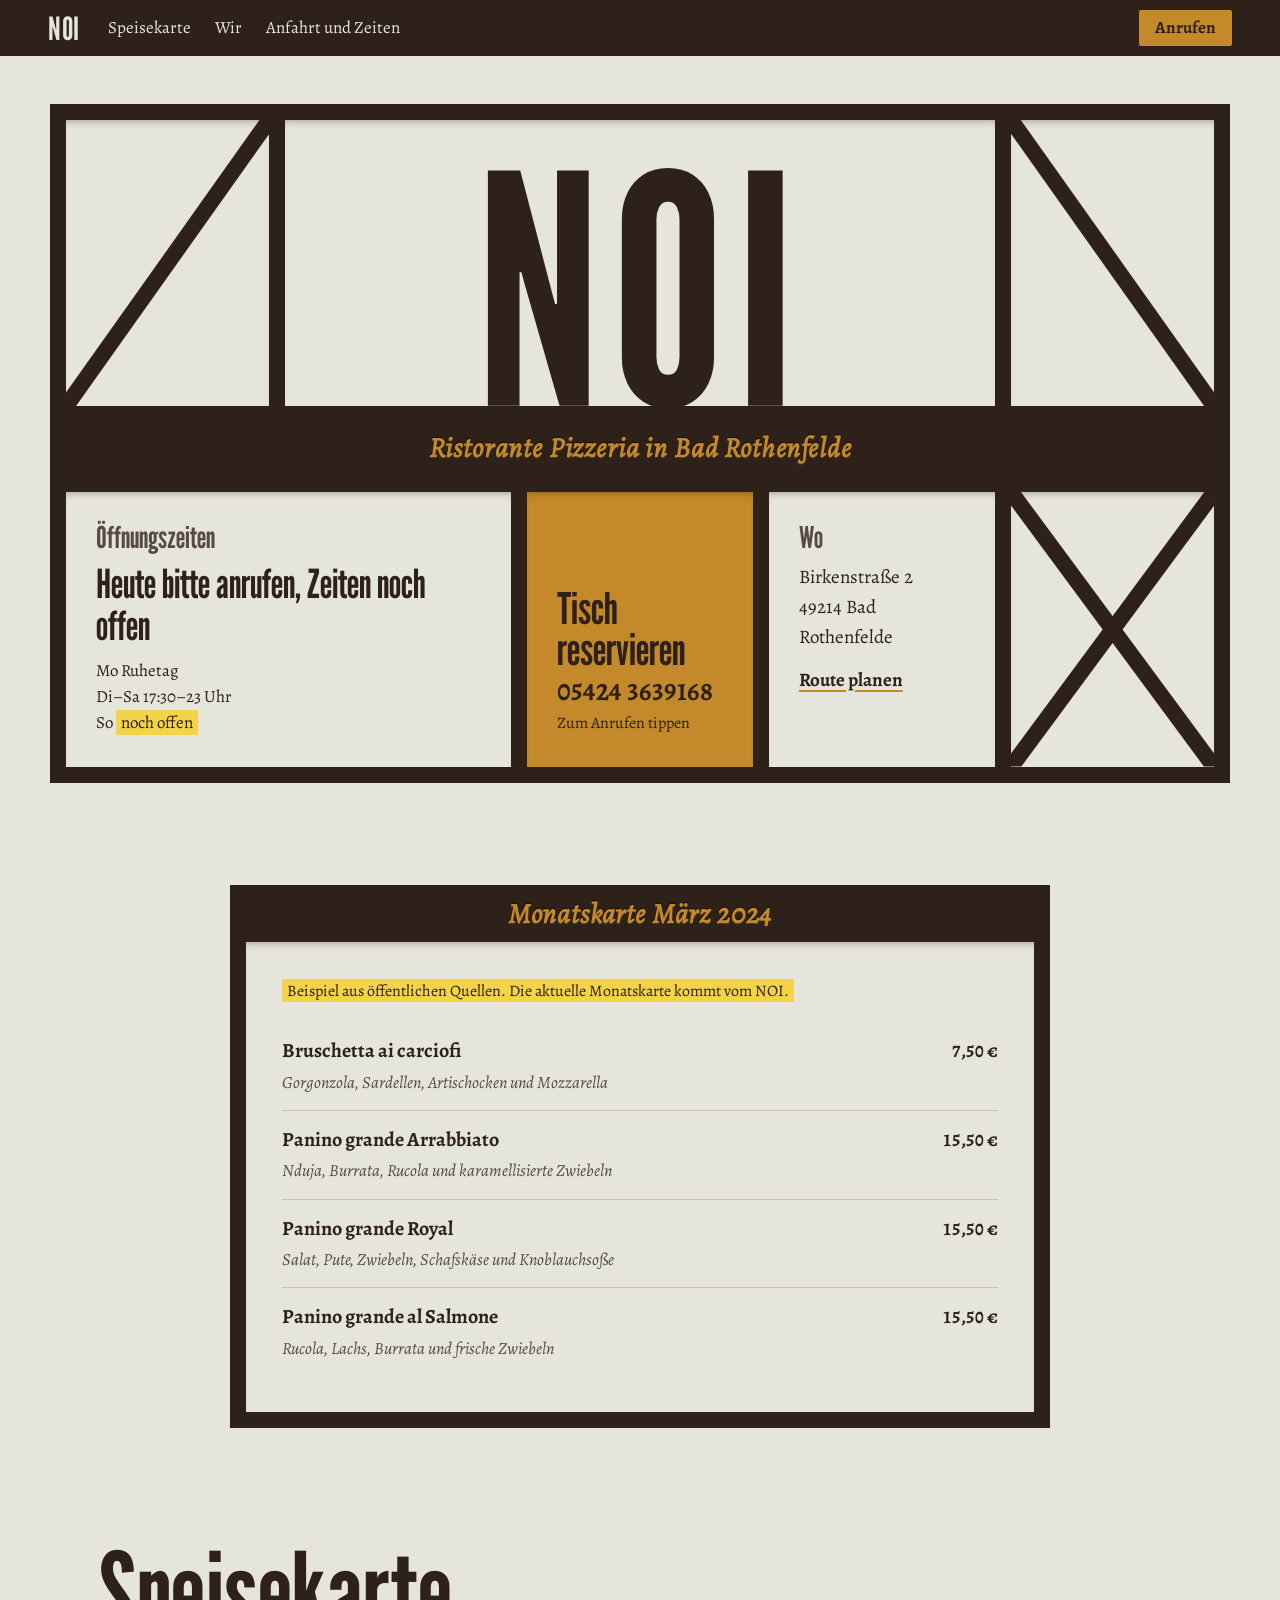
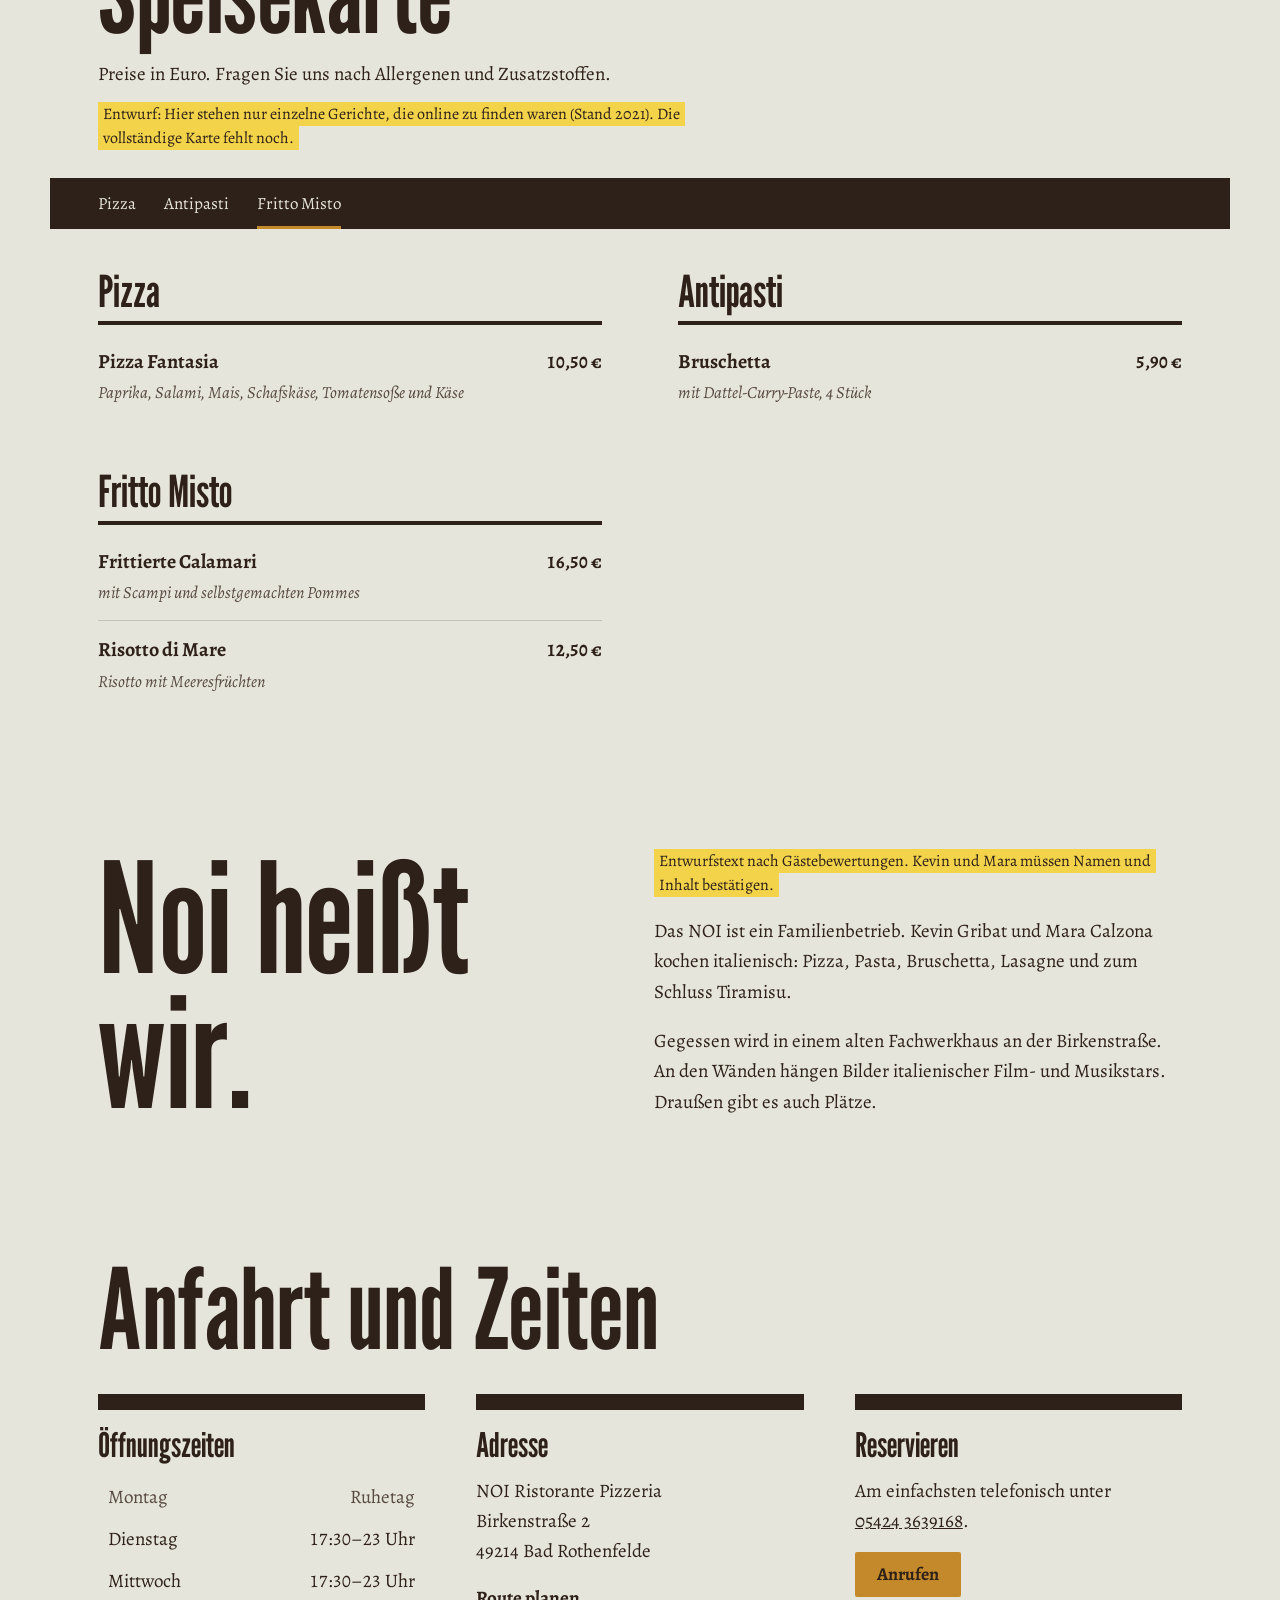
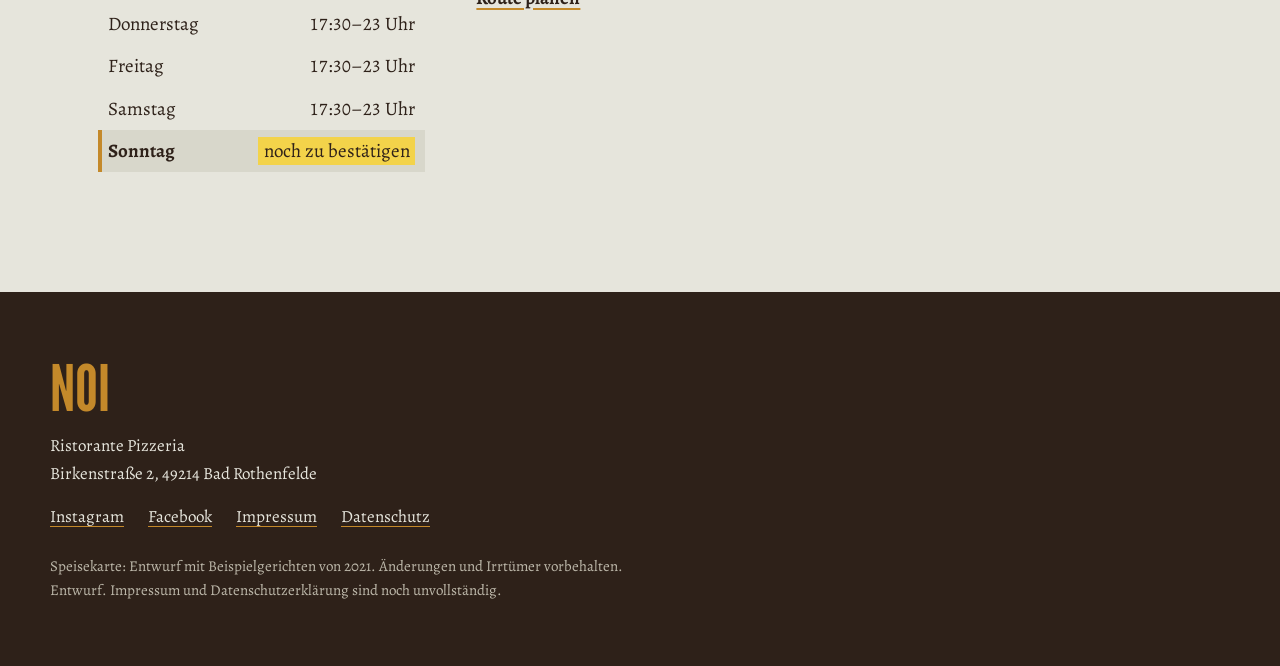
==== index.html @ 405c2bfd "Website-Gerüst nach Vorbild Collo mit Fachwerk-Design Fassade als Balkenraster im Hero, League Gothi" ====
<!doctype html>
<html lang="de">
<head>
<meta charset="utf-8">
<meta name="viewport" content="width=device-width, initial-scale=1">
<title>NOI – Ristorante Pizzeria in Bad Rothenfelde</title>
<meta name="description" content="NOI Ristorante Pizzeria in Bad Rothenfelde: Pizza, Pasta und italienische Küche im Fachwerkhaus. Birkenstraße 2, Telefon 05424 3639168. Montag Ruhetag.">
<!-- Entwurf: erst indexieren lassen, wenn NOI die Seite freigegeben hat und Impressum/Datenschutz vollständig sind -->
<meta name="robots" content="noindex">
<meta name="theme-color" content="#2e2119">
<meta name="color-scheme" content="light">
<link rel="icon" href="favicon.svg" type="image/svg+xml">
<link rel="preload" href="fonts/league-gothic-latin-400-normal.woff2" as="font" type="font/woff2" crossorigin>
<link rel="stylesheet" href="fonts/fonts.css">
<link rel="stylesheet" href="style.css">
<script type="application/ld+json">
{
  "@context": "https://schema.org",
  "@type": "Restaurant",
  "name": "NOI Ristorante Pizzeria",
  "servesCuisine": ["Italienisch", "Pizza", "Pasta"],
  "telephone": "+4954243639168",
  "address": {
    "@type": "PostalAddress",
    "streetAddress": "Birkenstraße 2",
    "postalCode": "49214",
    "addressLocality": "Bad Rothenfelde",
    "addressCountry": "DE"
  },
  "openingHoursSpecification": [
    {
      "@type": "OpeningHoursSpecification",
      "dayOfWeek": [
        "Tuesday",
        "Wednesday",
        "Thursday",
        "Friday",
        "Saturday"
      ],
      "opens": "17:30",
      "closes": "23:00"
    }
  ],
  "acceptsReservations": "True",
  "sameAs": ["https://www.instagram.com/makeitnoi/", "https://www.facebook.com/MakeitNoi/"]
}
</script>
<script type="application/json" id="zeiten">{"1": null, "2": ["17:30", "23:00"], "3": ["17:30", "23:00"], "4": ["17:30", "23:00"], "5": ["17:30", "23:00"], "6": ["17:30", "23:00"], "0": "?"}</script>
</head>
<body>

<a class="skip" href="#karte">Zur Speisekarte springen</a>

<header class="kopf">
  <a class="kopf__name" href="#start">NOI</a>
  <nav class="kopf__nav" aria-label="Hauptnavigation">
    <a href="#karte">Speisekarte</a>
    <a href="#wir">Wir</a>
    <a href="#besuch">Anfahrt und Zeiten</a>
  </nav>
  <a class="btn btn--klein" href="tel:+4954243639168">Anrufen</a>
</header>

<main id="start">

<section class="fassade" aria-labelledby="name">
  <div class="gefach gefach--strebe gefach--k1" aria-hidden="true">
    <svg viewBox="0 0 100 100" preserveAspectRatio="none"><line x1="0" y1="100" x2="100" y2="0"/></svg>
  </div>

  <div class="gefach gefach--name">
    <h1 id="name" class="name">NOI<span class="sr"> – Ristorante Pizzeria in Bad Rothenfelde</span></h1>
  </div>

  <div class="gefach gefach--strebe gefach--k2" aria-hidden="true">
    <svg viewBox="0 0 100 100" preserveAspectRatio="none"><line x1="0" y1="0" x2="100" y2="100"/></svg>
  </div>

  <p class="inschrift" aria-hidden="true">Ristorante Pizzeria in Bad Rothenfelde</p>

  <div class="gefach gefach--heute">
    <h2 class="gefach__titel">Öffnungszeiten</h2>
    <p class="status" data-status>Montag Ruhetag</p>
    <p class="gefach__text">Mo Ruhetag<br>Di&ndash;Sa 17:30&ndash;23&nbsp;Uhr<br>So <span class="todo">noch offen</span></p>
  </div>

  <a class="gefach gefach--tuer" href="tel:+4954243639168">
    <span class="tuer__titel">Tisch reservieren</span>
    <span class="tuer__nummer">05424&nbsp;3639168</span>
    <span class="tuer__text">Zum Anrufen tippen</span>
  </a>

  <div class="gefach gefach--wo">
    <h2 class="gefach__titel">Wo</h2>
    <address>Birkenstraße 2<br>49214 Bad Rothenfelde</address>
    <a class="link" href="https://www.google.com/maps/search/?api=1&amp;query=NOI+Ristorante+Pizzeria+Birkenstra%C3%9Fe+2+49214+Bad+Rothenfelde" target="_blank" rel="noopener">Route planen</a>
  </div>

  <div class="gefach gefach--strebe gefach--k3" aria-hidden="true">
    <svg viewBox="0 0 100 100" preserveAspectRatio="none"><line x1="0" y1="100" x2="100" y2="0"/><line x1="0" y1="0" x2="100" y2="100"/></svg>
  </div>
</section>

<section id="monat" class="monat" aria-labelledby="monat-titel">
  <div class="rahmen">
    <h2 id="monat-titel" class="rahmen__balken">Monatskarte März 2024</h2>
    <div class="rahmen__feld">
      <p class="hinweis"><span class="todo">Beispiel aus öffentlichen Quellen. Die aktuelle Monatskarte kommt vom NOI.</span></p>
      <ul class="menu__list">
        <li class="dish"><div class="dish__row"><h4 class="dish__name">Bruschetta ai carciofi</h4><span class="dish__price">7,50&nbsp;&euro;</span></div><p class="dish__desc">Gorgonzola, Sardellen, Artischocken und Mozzarella</p></li>
        <li class="dish"><div class="dish__row"><h4 class="dish__name">Panino grande Arrabbiato</h4><span class="dish__price">15,50&nbsp;&euro;</span></div><p class="dish__desc">Nduja, Burrata, Rucola und karamellisierte Zwiebeln</p></li>
        <li class="dish"><div class="dish__row"><h4 class="dish__name">Panino grande Royal</h4><span class="dish__price">15,50&nbsp;&euro;</span></div><p class="dish__desc">Salat, Pute, Zwiebeln, Schafskäse und Knoblauchsoße</p></li>
        <li class="dish"><div class="dish__row"><h4 class="dish__name">Panino grande al Salmone</h4><span class="dish__price">15,50&nbsp;&euro;</span></div><p class="dish__desc">Rucola, Lachs, Burrata und frische Zwiebeln</p></li>
      </ul>
    </div>
  </div>
</section>

<section id="karte" class="menu" aria-labelledby="karte-titel">
  <header class="menu__head">
    <h2 id="karte-titel" class="titel">Speisekarte</h2>
    <p class="menu__intro">Preise in Euro. Fragen Sie uns nach Allergenen und Zusatzstoffen.</p>
    <p class="hinweis"><span class="todo">Entwurf: Hier stehen nur einzelne Gerichte, die online zu finden waren (Stand 2021). Die vollständige Karte fehlt noch.</span></p>
  </header>

  <nav class="leiste" aria-label="Kategorien der Speisekarte">
    <div class="leiste__innen">
      <a href="#pizza">Pizza</a>
      <a href="#antipasti">Antipasti</a>
      <a href="#fritto-misto">Fritto Misto</a>
    </div>
  </nav>

  <div class="menu__body">
  <section id="pizza" class="menu__sec" aria-labelledby="pizza-t">
    <h3 id="pizza-t" class="menu__title">Pizza</h3>
    <ul class="menu__list">
      <li class="dish"><div class="dish__row"><h4 class="dish__name">Pizza Fantasia</h4><span class="dish__price">10,50&nbsp;&euro;</span></div><p class="dish__desc">Paprika, Salami, Mais, Schafskäse, Tomatensoße und Käse</p></li>
    </ul>
  </section>

  <section id="antipasti" class="menu__sec" aria-labelledby="antipasti-t">
    <h3 id="antipasti-t" class="menu__title">Antipasti</h3>
    <ul class="menu__list">
      <li class="dish"><div class="dish__row"><h4 class="dish__name">Bruschetta</h4><span class="dish__price">5,90&nbsp;&euro;</span></div><p class="dish__desc">mit Dattel-Curry-Paste, 4 Stück</p></li>
    </ul>
  </section>

  <section id="fritto-misto" class="menu__sec" aria-labelledby="fritto-misto-t">
    <h3 id="fritto-misto-t" class="menu__title">Fritto Misto</h3>
    <ul class="menu__list">
      <li class="dish"><div class="dish__row"><h4 class="dish__name">Frittierte Calamari</h4><span class="dish__price">16,50&nbsp;&euro;</span></div><p class="dish__desc">mit Scampi und selbstgemachten Pommes</p></li>
      <li class="dish"><div class="dish__row"><h4 class="dish__name">Risotto di Mare</h4><span class="dish__price">12,50&nbsp;&euro;</span></div><p class="dish__desc">Risotto mit Meeresfrüchten</p></li>
    </ul>
  </section>
  </div>
</section>

<section id="wir" class="wir" aria-labelledby="wir-titel">
  <h2 id="wir-titel" class="titel wir__titel">Noi heißt wir.</h2>
  <div class="wir__text">
    <p class="hinweis"><span class="todo">Entwurfstext nach Gästebewertungen. Kevin und Mara müssen Namen und Inhalt bestätigen.</span></p>
    <p>Das NOI ist ein Familienbetrieb. Kevin Gribat und Mara Calzona kochen italienisch: Pizza, Pasta, Bruschetta, Lasagne und zum Schluss Tiramisu.</p>
    <p>Gegessen wird in einem alten Fachwerkhaus an der Birkenstraße. An den Wänden hängen Bilder italienischer Film- und Musikstars. Draußen gibt es auch Plätze.</p>
  </div>
</section>

<section id="besuch" class="besuch" aria-labelledby="besuch-titel">
  <h2 id="besuch-titel" class="titel">Anfahrt und Zeiten</h2>

  <div class="besuch__raster">
    <div class="besuch__block">
      <h3>Öffnungszeiten</h3>
      <table class="zeiten">
        <tbody>
          <tr data-day="1" class="is-closed"><th scope="row">Montag</th><td>Ruhetag</td></tr>
          <tr data-day="2"><th scope="row">Dienstag</th><td>17:30&ndash;23&nbsp;Uhr</td></tr>
          <tr data-day="3"><th scope="row">Mittwoch</th><td>17:30&ndash;23&nbsp;Uhr</td></tr>
          <tr data-day="4"><th scope="row">Donnerstag</th><td>17:30&ndash;23&nbsp;Uhr</td></tr>
          <tr data-day="5"><th scope="row">Freitag</th><td>17:30&ndash;23&nbsp;Uhr</td></tr>
          <tr data-day="6"><th scope="row">Samstag</th><td>17:30&ndash;23&nbsp;Uhr</td></tr>
          <tr data-day="0"><th scope="row">Sonntag</th><td><span class="todo">noch zu bestätigen</span></td></tr>
        </tbody>
      </table>
    </div>

    <div class="besuch__block">
      <h3>Adresse</h3>
      <address>
        NOI Ristorante Pizzeria<br>
        Birkenstraße 2<br>
        49214 Bad Rothenfelde
      </address>
      <a class="link" href="https://www.google.com/maps/search/?api=1&amp;query=NOI+Ristorante+Pizzeria+Birkenstra%C3%9Fe+2+49214+Bad+Rothenfelde" target="_blank" rel="noopener">Route planen</a>
    </div>

    <div class="besuch__block">
      <h3>Reservieren</h3>
      <p>Am einfachsten telefonisch unter <a href="tel:+4954243639168">05424&nbsp;3639168</a>.</p>
      <a class="btn" href="tel:+4954243639168">Anrufen</a>
    </div>
  </div>
</section>

</main>

<footer class="fuss">
  <p class="fuss__name">NOI</p>
  <p>Ristorante Pizzeria<br>Birkenstraße 2, 49214 Bad Rothenfelde</p>
  <p class="fuss__links">
    <a href="https://www.instagram.com/makeitnoi/" target="_blank" rel="noopener">Instagram</a>
    <a href="https://www.facebook.com/MakeitNoi/" target="_blank" rel="noopener">Facebook</a>
    <a href="impressum.html">Impressum</a>
    <a href="datenschutz.html">Datenschutz</a>
  </p>
  <p class="fuss__klein">Speisekarte: Entwurf mit Beispielgerichten von 2021. Änderungen und Irrtümer vorbehalten.<br>
  Entwurf. Impressum und Datenschutzerklärung sind noch unvollständig.</p>
</footer>

<script src="main.js" defer></script>
</body>
</html>
---- fonts/fonts.css ----
/* League Gothic + Alegreya (SIL Open Font License), lokal – keine externen Server. */
@font-face { font-family: 'League Gothic'; font-style: normal; font-weight: 400; font-display: swap; src: url(league-gothic-latin-400-normal.woff2) format('woff2'); unicode-range: U+0000-00FF,U+0131,U+0152-0153,U+02BB-02BC,U+02C6,U+02DA,U+02DC,U+0304,U+0308,U+0329,U+2000-206F,U+20AC,U+2122,U+2191,U+2193,U+2212,U+2215,U+FEFF,U+FFFD; }
@font-face { font-family: 'Alegreya'; font-style: normal; font-weight: 400; font-display: swap; src: url(alegreya-latin-400-normal.woff2) format('woff2'); unicode-range: U+0000-00FF,U+0131,U+0152-0153,U+02BB-02BC,U+02C6,U+02DA,U+02DC,U+0304,U+0308,U+0329,U+2000-206F,U+20AC,U+2122,U+2191,U+2193,U+2212,U+2215,U+FEFF,U+FFFD; }
@font-face { font-family: 'Alegreya'; font-style: italic; font-weight: 400; font-display: swap; src: url(alegreya-latin-400-italic.woff2) format('woff2'); unicode-range: U+0000-00FF,U+0131,U+0152-0153,U+02BB-02BC,U+02C6,U+02DA,U+02DC,U+0304,U+0308,U+0329,U+2000-206F,U+20AC,U+2122,U+2191,U+2193,U+2212,U+2215,U+FEFF,U+FFFD; }
@font-face { font-family: 'Alegreya'; font-style: normal; font-weight: 700; font-display: swap; src: url(alegreya-latin-700-normal.woff2) format('woff2'); unicode-range: U+0000-00FF,U+0131,U+0152-0153,U+02BB-02BC,U+02C6,U+02DA,U+02DC,U+0304,U+0308,U+0329,U+2000-206F,U+20AC,U+2122,U+2191,U+2193,U+2212,U+2215,U+FEFF,U+FFFD; }
@font-face { font-family: 'League Gothic'; font-style: normal; font-weight: 400; font-display: swap; src: url(league-gothic-latin-ext-400-normal.woff2) format('woff2'); unicode-range: U+0100-02BA,U+02BD-02C5,U+02C7-02CC,U+02CE-02D7,U+02DD-02FF,U+0304,U+0308,U+0329,U+1D00-1DBF,U+1E00-1E9F,U+1EF2-1EFF,U+2020,U+20A0-20AB,U+20AD-20C0,U+2113,U+2C60-2C7F,U+A720-A7FF; }
@font-face { font-family: 'Alegreya'; font-style: normal; font-weight: 400; font-display: swap; src: url(alegreya-latin-ext-400-normal.woff2) format('woff2'); unicode-range: U+0100-02BA,U+02BD-02C5,U+02C7-02CC,U+02CE-02D7,U+02DD-02FF,U+0304,U+0308,U+0329,U+1D00-1DBF,U+1E00-1E9F,U+1EF2-1EFF,U+2020,U+20A0-20AB,U+20AD-20C0,U+2113,U+2C60-2C7F,U+A720-A7FF; }
@font-face { font-family: 'Alegreya'; font-style: italic; font-weight: 400; font-display: swap; src: url(alegreya-latin-ext-400-italic.woff2) format('woff2'); unicode-range: U+0100-02BA,U+02BD-02C5,U+02C7-02CC,U+02CE-02D7,U+02DD-02FF,U+0304,U+0308,U+0329,U+1D00-1DBF,U+1E00-1E9F,U+1EF2-1EFF,U+2020,U+20A0-20AB,U+20AD-20C0,U+2113,U+2C60-2C7F,U+A720-A7FF; }
@font-face { font-family: 'Alegreya'; font-style: normal; font-weight: 700; font-display: swap; src: url(alegreya-latin-ext-700-normal.woff2) format('woff2'); unicode-range: U+0100-02BA,U+02BD-02C5,U+02C7-02CC,U+02CE-02D7,U+02DD-02FF,U+0304,U+0308,U+0329,U+1D00-1DBF,U+1E00-1E9F,U+1EF2-1EFF,U+2020,U+20A0-20AB,U+20AD-20C0,U+2113,U+2C60-2C7F,U+A720-A7FF; }
---- style.css ----
/* NOI – Ristorante Pizzeria, Bad Rothenfelde
   Idee: die Seite ist ein Fachwerkhaus. Eichenbalken (Rasterfugen) tragen, Kalkputz füllt die Gefache.
   Schriften: League Gothic + Alegreya lokal in fonts/ (keine externen Server, DSGVO). */

:root {
  --kalk: #e6e5dc;
  --kalk-2: #d8d7cb;
  --eiche: #2e2119;
  --eiche-2: #4a382b;
  --ocker: #c4892a;
  --ocker-hell: #d69d3f;
  --salbei: #4a6243;
  --tinte-weich: #574a40;
  --gelb: #f3d34a;

  --gotisch: "League Gothic", "Arial Narrow", Impact, sans-serif;
  --serif: "Alegreya", Georgia, "Times New Roman", serif;

  --balken: clamp(10px, 1.4vw, 16px);
  --rand: clamp(16px, 4vw, 48px);
  --max: 1180px;
  --kopf-h: 56px;
}

*, *::before, *::after { box-sizing: border-box; }

html {
  scroll-behavior: smooth;
  scroll-padding-top: calc(var(--kopf-h) + 64px);
}
@media (prefers-reduced-motion: reduce) { html { scroll-behavior: auto; } }

body {
  margin: 0;
  background: var(--kalk);
  color: var(--eiche);
  font: 400 19px/1.6 var(--serif);
  -webkit-font-smoothing: antialiased;
  overflow-x: hidden;
}

h1, h2, h3, h4, p { margin: 0; }
h1, h2, h3, h4 { font-weight: 400; }
a { color: inherit; }
address { font-style: normal; }
::selection { background: var(--ocker); color: var(--eiche); }

:focus-visible { outline: 3px solid var(--salbei); outline-offset: 3px; }

.sr {
  position: absolute; width: 1px; height: 1px; overflow: hidden;
  clip: rect(0 0 0 0); white-space: nowrap;
}

.skip {
  position: absolute; left: var(--rand); top: -60px; z-index: 20;
  padding: 8px 14px; background: var(--ocker); color: var(--eiche);
}
.skip:focus { top: 8px; }

/* Platzhalter / unbestätigte Angaben – wie im Projekt Collo gelb markiert */
.todo {
  background: var(--gelb);
  color: var(--eiche);
  padding: .05em .3em;
  -webkit-box-decoration-break: clone;
  box-decoration-break: clone;
}
.hinweis { font-size: 16px; line-height: 1.5; }

/* ---------- Bausteine ---------- */

.titel {
  font: 400 clamp(56px, 9vw, 112px)/.88 var(--gotisch);
  letter-spacing: .005em;
}

.btn {
  display: inline-block;
  padding: 12px 22px 11px;
  background: var(--ocker);
  color: var(--eiche);
  font: 700 18px/1.2 var(--serif);
  text-decoration: none;
  border-radius: 2px;
}
.btn:hover { background: var(--ocker-hell); }
.btn--klein { padding: 8px 16px 7px; font-size: 17px; }

.link {
  font-weight: 700;
  text-decoration-color: var(--ocker);
  text-decoration-thickness: 2px;
  text-underline-offset: 4px;
}
.link:hover { text-decoration-color: var(--eiche); }

/* Eingeschnitzte Inschrift im Balken */
.inschrift,
.rahmen__balken {
  background: var(--eiche);
  color: var(--ocker);
  font: italic 700 clamp(19px, 2.3vw, 28px)/1.2 var(--serif);
  letter-spacing: .03em;
  text-align: center;
  text-shadow: 0 -1px 0 rgba(0, 0, 0, .6), 0 1px 0 rgba(255, 255, 255, .1);
}

/* ---------- Kopfleiste = oberster Balken ---------- */

.kopf {
  position: sticky; top: 0; z-index: 10;
  display: flex; align-items: center; gap: 12px 28px;
  min-height: var(--kopf-h);
  padding: 8px var(--rand);
  background: var(--eiche);
  color: var(--kalk);
}
.kopf__name {
  font: 400 32px/1 var(--gotisch);
  text-decoration: none;
  letter-spacing: .02em;
}
.kopf__nav { display: flex; gap: 24px; margin-right: auto; }
.kopf__nav a { text-decoration: none; font-size: 17px; }
.kopf__nav a:hover { text-decoration: underline; text-decoration-color: var(--ocker); text-underline-offset: 5px; }

@media (max-width: 640px) {
  .kopf { flex-wrap: wrap; justify-content: space-between; }
  .kopf__nav {
    order: 3; width: 100%; margin: 0;
    overflow-x: auto; scrollbar-width: none; gap: 20px;
  }
  .kopf__nav a { white-space: nowrap; font-size: 16px; }
}

/* ---------- Fassade (Hero) ---------- */

.fassade {
  display: grid;
  gap: var(--balken);
  padding: var(--balken);
  max-width: var(--max);
  margin: clamp(16px, 4vw, 48px) auto 0;
  background: var(--eiche);
  grid-template-columns: .9fr 1fr 1fr 1fr .9fr;
  grid-template-areas:
    "k1    name  name  name k2"
    "ins   ins   ins   ins  ins"
    "heute heute tuer  wo   k3";
}

.gefach {
  position: relative;
  padding: clamp(18px, 2.4vw, 30px);
  background: var(--kalk);
  /* Schatten unter dem Balken darüber */
  box-shadow: inset 0 7px 9px -7px rgba(46, 33, 25, .45);
}
.gefach--name  { grid-area: name; }
.gefach--heute { grid-area: heute; }
.gefach--tuer  { grid-area: tuer; }
.gefach--wo    { grid-area: wo; }
.gefach--k1    { grid-area: k1; }
.gefach--k2    { grid-area: k2; }
.gefach--k3    { grid-area: k3; }
.inschrift     { grid-area: ins; padding: .35em .5em; }

.gefach--strebe { padding: 0; overflow: hidden; min-height: 120px; }
.gefach--strebe svg { display: block; width: 100%; height: 100%; }
.gefach--strebe line {
  stroke: var(--eiche);
  stroke-width: var(--balken);
  vector-effect: non-scaling-stroke;
}
/* Einziger Bewegungsmoment: beim Laden werden die Streben eingesetzt */
.gefach--strebe svg { animation: strebe 800ms cubic-bezier(.3, .7, .2, 1) 150ms both; }
.gefach--k2 svg { animation-delay: 300ms; }
.gefach--k3 svg { animation-delay: 450ms; }
@keyframes strebe { from { clip-path: inset(0 100% 0 0); } to { clip-path: inset(0 0 0 0); } }
@media (prefers-reduced-motion: reduce) { .gefach--strebe svg { animation: none; } }

.gefach--name { display: grid; place-items: center; padding-block: clamp(8px, 2vw, 24px) 0; }
.name {
  font: 400 clamp(150px, 26vw, 320px)/.82 var(--gotisch);
  letter-spacing: .03em;
  color: var(--eiche);
  transform: translateY(.04em);
}

.gefach__titel { font: 400 30px/1 var(--gotisch); margin-bottom: 10px; color: var(--tinte-weich); }
.gefach__text { font-size: 17px; line-height: 1.55; margin-top: 12px; }
.gefach--wo address { margin-bottom: 12px; }

.status { font: 400 clamp(30px, 3.4vw, 40px)/1.05 var(--gotisch); }
.status.is-open { color: var(--salbei); }
.status.is-open::before {
  content: ""; display: inline-block; width: .32em; height: .32em; margin-right: .3em;
  border-radius: 50%; background: currentColor; vertical-align: .18em;
}

.gefach--tuer {
  display: flex; flex-direction: column; justify-content: flex-end; gap: 4px;
  background: var(--ocker);
  color: var(--eiche);
  text-decoration: none;
}
.gefach--tuer:hover { background: var(--ocker-hell); }
.gefach--tuer:focus-visible { outline: 3px solid var(--kalk); outline-offset: -9px; }
.tuer__titel { font: 400 clamp(34px, 3.4vw, 44px)/.95 var(--gotisch); }
.tuer__nummer { font: 700 clamp(22px, 2.2vw, 27px)/1.2 var(--serif); font-variant-numeric: lining-nums; white-space: nowrap; }
.tuer__text { font-size: 16px; }

@media (max-width: 880px) {
  .fassade {
    grid-template-columns: 1fr 1fr;
    grid-template-areas:
      "name  name"
      "ins   ins"
      "heute k1"
      "tuer  tuer"
      "wo    wo";
  }
  .gefach--k2, .gefach--k3 { display: none; }
  /* Kopfleiste und Fassade werden ein Balken */
  .fassade { margin-top: 0; }
  .gefach--tuer { min-height: 150px; }
}
@media (max-width: 420px) {
  .fassade {
    grid-template-columns: 1fr;
    grid-template-areas: "name" "ins" "heute" "tuer" "wo";
  }
  .gefach--k1 { display: none; }
}

/* ---------- Monatskarte ---------- */

.monat { padding: clamp(56px, 8vw, 104px) var(--rand) 0; }
.rahmen {
  max-width: 820px; margin: 0 auto;
  border: var(--balken) solid var(--eiche);
  border-top: 0;
}
.rahmen__balken { padding: .45em .5em .4em; }
.rahmen__feld {
  padding: clamp(20px, 3vw, 36px);
  box-shadow: inset 0 7px 9px -7px rgba(46, 33, 25, .45);
}
.rahmen__feld .hinweis { margin-bottom: 20px; }

/* ---------- Speisekarte ---------- */

.menu { max-width: var(--max); margin: 0 auto; padding: clamp(64px, 9vw, 120px) var(--rand) 0; }
.menu__head { max-width: 62ch; margin-bottom: 28px; }
.menu__intro { margin: 18px 0 12px; }

.leiste {
  position: sticky; top: var(--kopf-h); z-index: 5;
  margin: 0 calc(var(--rand) * -1) 40px;
  background: var(--eiche);
}
.leiste__innen {
  display: flex; gap: 28px;
  padding: 0 var(--rand);
  overflow-x: auto; scrollbar-width: none;
}
.leiste a {
  flex: none;
  padding: 12px 0 9px;
  color: var(--kalk);
  font-size: 17px;
  text-decoration: none;
  border-bottom: 3px solid transparent;
}
.leiste a:hover,
.leiste a.is-active { border-bottom-color: var(--ocker); }

.menu__body {
  display: grid;
  grid-template-columns: repeat(auto-fit, minmax(min(100%, 420px), 1fr));
  gap: 48px clamp(32px, 6vw, 80px);
}
.menu__title {
  font: 400 44px/1 var(--gotisch);
  padding-bottom: 8px;
  border-bottom: 4px solid var(--eiche);
  margin-bottom: 8px;
}
.menu__sub, .menu__foot { font-style: italic; color: var(--tinte-weich); font-size: 17px; }
.menu__foot { margin-top: 12px; }

.menu__list { list-style: none; margin: 0; padding: 0; }
.dish { padding: 14px 0; }
.dish + .dish { border-top: 1px solid rgba(46, 33, 25, .18); }
.dish__row { display: flex; align-items: baseline; justify-content: space-between; gap: 16px; }
.dish__name { font: 700 20px/1.3 var(--serif); }
.dish__price { flex: none; font-weight: 700; font-variant-numeric: tabular-nums lining-nums; }
.dish__desc { margin-top: 2px; font-style: italic; color: var(--tinte-weich); font-size: 17px; max-width: 52ch; }
.dish__no { font-size: 15px; color: var(--tinte-weich); margin-right: 8px; }

/* ---------- Wir ---------- */

.wir {
  max-width: var(--max); margin: 0 auto;
  padding: clamp(80px, 11vw, 140px) var(--rand) 0;
  display: grid;
  grid-template-columns: minmax(0, 1fr) minmax(0, 1.1fr);
  gap: 24px clamp(32px, 6vw, 80px);
  align-items: start;
}
.wir__titel { font-size: clamp(72px, 12vw, 160px); }
.wir__text { max-width: 58ch; }
.wir__text p + p { margin-top: 1em; }
.wir__text .hinweis { margin-bottom: 1.2em; }
@media (max-width: 760px) { .wir { grid-template-columns: 1fr; } }

/* ---------- Besuch ---------- */

.besuch { max-width: var(--max); margin: 0 auto; padding: clamp(80px, 11vw, 140px) var(--rand) clamp(72px, 10vw, 120px); }
.besuch__raster {
  display: grid;
  grid-template-columns: repeat(auto-fit, minmax(min(100%, 280px), 1fr));
  gap: 40px clamp(24px, 4vw, 56px);
  margin-top: 36px;
}
.besuch__block { border-top: var(--balken) solid var(--eiche); padding-top: 18px; }
.besuch__block h3 { font: 400 34px/1 var(--gotisch); margin-bottom: 14px; }
.besuch__block address, .besuch__block p { margin-bottom: 16px; }

.zeiten { width: 100%; border-collapse: collapse; font-variant-numeric: tabular-nums lining-nums; }
.zeiten th, .zeiten td { padding: 6px 10px; text-align: left; font-weight: 400; }
.zeiten td { text-align: right; }
.zeiten tr.is-closed { color: var(--tinte-weich); }
.zeiten tr.is-today { background: var(--kalk-2); box-shadow: inset 4px 0 0 var(--ocker); font-weight: 700; }
.zeiten tr.is-today th { font-weight: 700; }

/* ---------- Fuß = Schwelle ---------- */

.fuss {
  padding: clamp(40px, 6vw, 64px) var(--rand);
  background: var(--eiche);
  color: var(--kalk);
  font-size: 17px;
}
.fuss > * { max-width: var(--max); margin-inline: auto; }
.fuss__name { font: 400 64px/1 var(--gotisch); color: var(--ocker); margin-bottom: 12px; }
.fuss__links { display: flex; flex-wrap: wrap; gap: 8px 24px; margin-top: 16px; }
.fuss__links a { text-decoration-color: var(--ocker); text-underline-offset: 4px; }
.fuss__klein { margin-top: 24px; font-size: 15px; color: #bdb8aa; }

/* ---------- Rechtliches ---------- */

.legal { max-width: 70ch; margin: 0 auto; padding: clamp(48px, 7vw, 96px) var(--rand); }
.legal h1 { margin-bottom: 12px; }
.legal h2 { font: 400 32px/1.1 var(--gotisch); margin: 36px 0 10px; }
.legal p, .legal address, .legal ul { margin-bottom: 12px; }
.legal__stand { color: var(--tinte-weich); font-style: italic; }
.zurueck { display: inline-block; margin-top: 32px; }
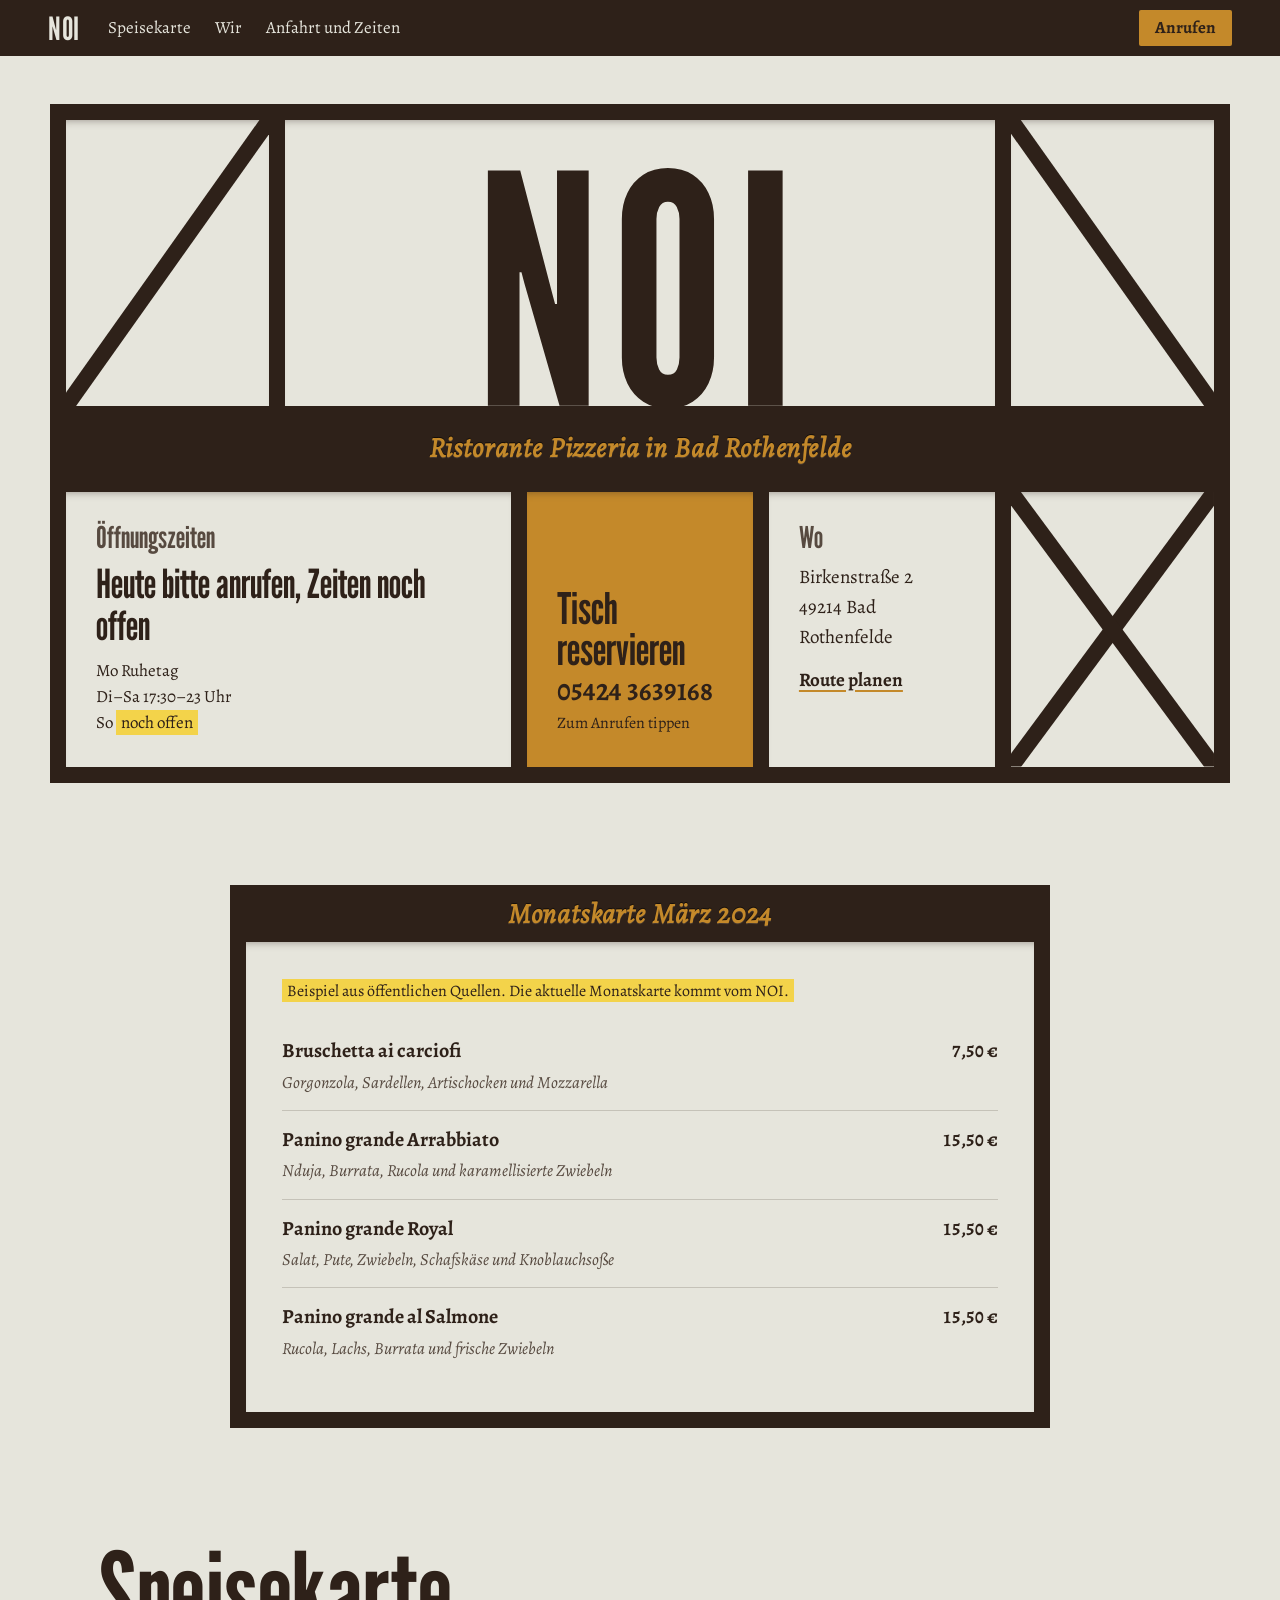
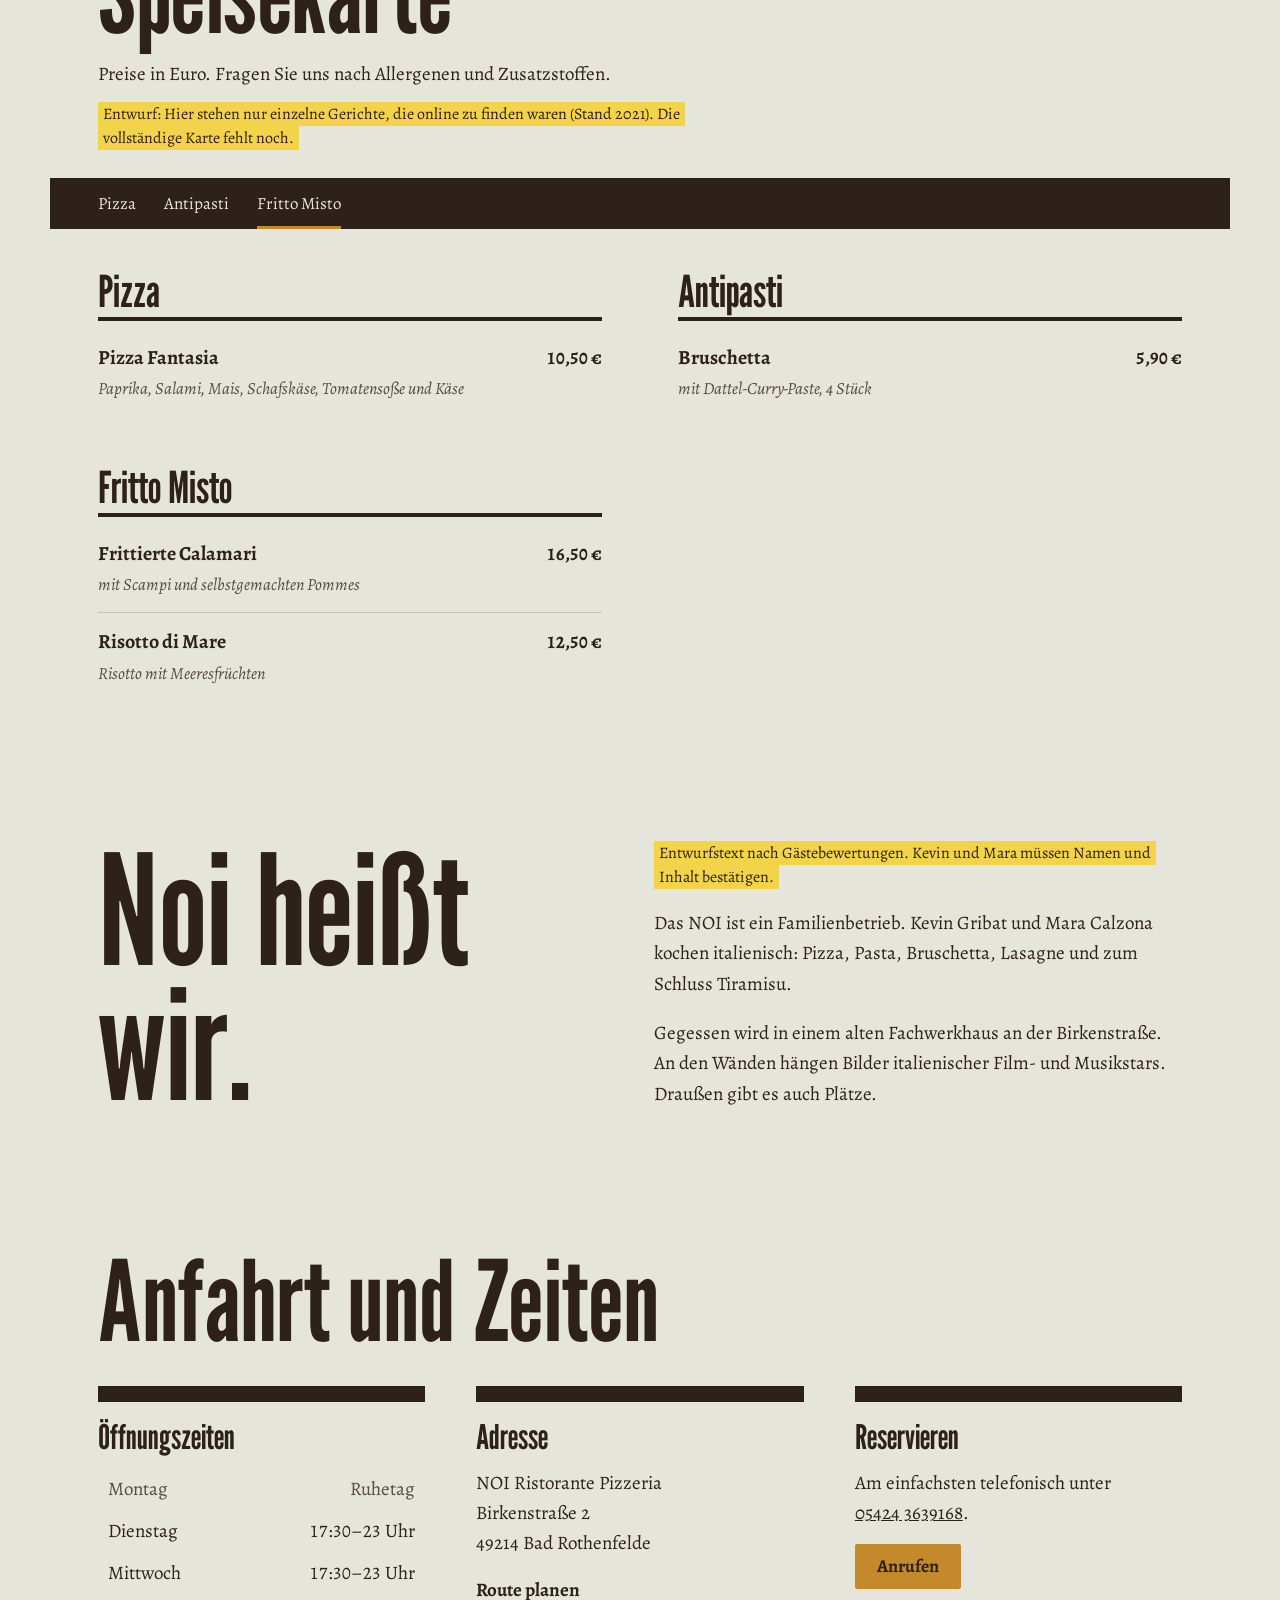
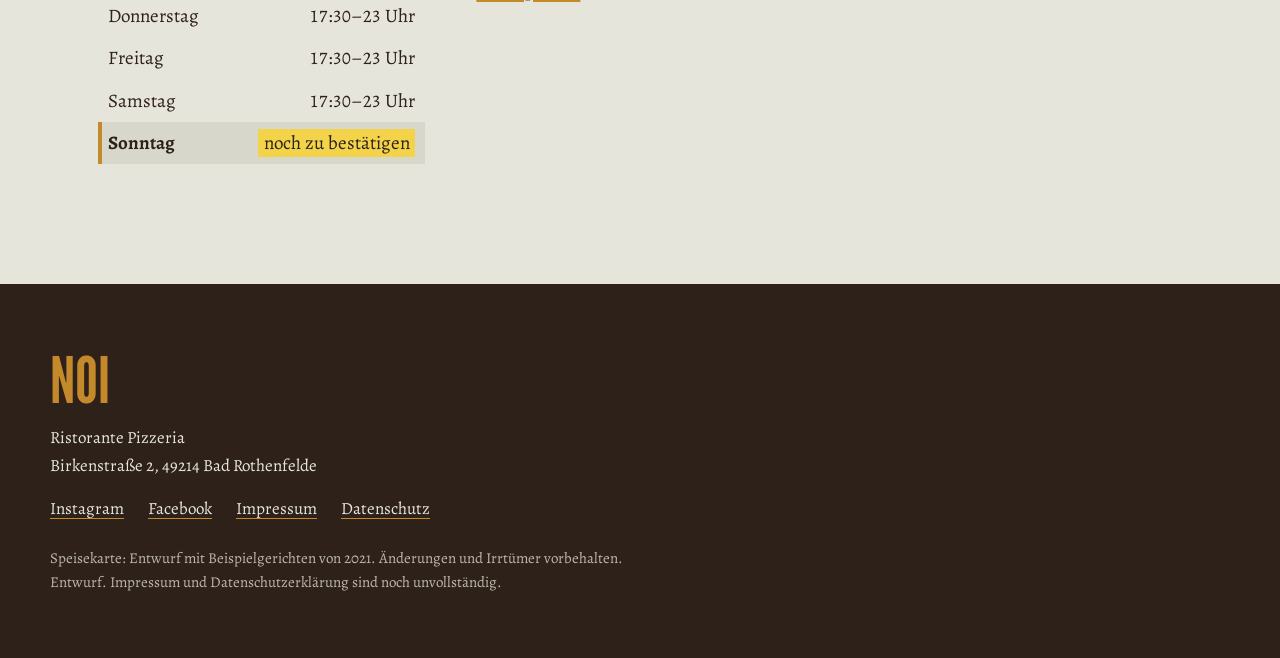
==== commit 93f3a845: "Beim Neuladen oben starten, kleine Animationen Scroll-Wiederherstellung aus, Anker beim Neuladen ent" ====
--- a/index.html
+++ b/index.html
@@ -46,6 +46,16 @@
 }
 </script>
 <script type="application/json" id="zeiten">{"1": null, "2": ["17:30", "23:00"], "3": ["17:30", "23:00"], "4": ["17:30", "23:00"], "5": ["17:30", "23:00"], "6": ["17:30", "23:00"], "0": "?"}</script>
+<script>
+  // Beim Neuladen immer oben starten (auch wenn die Adresse z. B. #karte enthält).
+  // Links von anderen Seiten wie index.html#karte springen weiter an ihr Ziel.
+  document.documentElement.classList.add("js");
+  if ("scrollRestoration" in history) history.scrollRestoration = "manual";
+  (function () {
+    var nav = window.performance && performance.getEntriesByType && performance.getEntriesByType("navigation")[0];
+    if (nav && nav.type === "reload" && location.hash) history.replaceState(null, "", location.pathname + location.search);
+  })();
+</script>
 </head>
 <body>
 
@@ -69,7 +79,7 @@
   </div>
 
   <div class="gefach gefach--name">
-    <h1 id="name" class="name">NOI<span class="sr"> – Ristorante Pizzeria in Bad Rothenfelde</span></h1>
+    <h1 id="name" class="name"><span class="name__b">N</span><span class="name__b">O</span><span class="name__b">I</span><span class="sr"> – Ristorante Pizzeria in Bad Rothenfelde</span></h1>
   </div>
 
   <div class="gefach gefach--strebe gefach--k2" aria-hidden="true">
@@ -133,21 +143,21 @@
 
   <div class="menu__body">
   <section id="pizza" class="menu__sec" aria-labelledby="pizza-t">
-    <h3 id="pizza-t" class="menu__title">Pizza</h3>
+    <h3 id="pizza-t" class="menu__title balken-rein">Pizza</h3>
     <ul class="menu__list">
       <li class="dish"><div class="dish__row"><h4 class="dish__name">Pizza Fantasia</h4><span class="dish__price">10,50&nbsp;&euro;</span></div><p class="dish__desc">Paprika, Salami, Mais, Schafskäse, Tomatensoße und Käse</p></li>
     </ul>
   </section>
 
   <section id="antipasti" class="menu__sec" aria-labelledby="antipasti-t">
-    <h3 id="antipasti-t" class="menu__title">Antipasti</h3>
+    <h3 id="antipasti-t" class="menu__title balken-rein">Antipasti</h3>
     <ul class="menu__list">
       <li class="dish"><div class="dish__row"><h4 class="dish__name">Bruschetta</h4><span class="dish__price">5,90&nbsp;&euro;</span></div><p class="dish__desc">mit Dattel-Curry-Paste, 4 Stück</p></li>
     </ul>
   </section>
 
   <section id="fritto-misto" class="menu__sec" aria-labelledby="fritto-misto-t">
-    <h3 id="fritto-misto-t" class="menu__title">Fritto Misto</h3>
+    <h3 id="fritto-misto-t" class="menu__title balken-rein">Fritto Misto</h3>
     <ul class="menu__list">
       <li class="dish"><div class="dish__row"><h4 class="dish__name">Frittierte Calamari</h4><span class="dish__price">16,50&nbsp;&euro;</span></div><p class="dish__desc">mit Scampi und selbstgemachten Pommes</p></li>
       <li class="dish"><div class="dish__row"><h4 class="dish__name">Risotto di Mare</h4><span class="dish__price">12,50&nbsp;&euro;</span></div><p class="dish__desc">Risotto mit Meeresfrüchten</p></li>
@@ -169,7 +179,7 @@
   <h2 id="besuch-titel" class="titel">Anfahrt und Zeiten</h2>
 
   <div class="besuch__raster">
-    <div class="besuch__block">
+    <div class="besuch__block balken-rein">
       <h3>Öffnungszeiten</h3>
       <table class="zeiten">
         <tbody>
@@ -184,7 +194,7 @@
       </table>
     </div>
 
-    <div class="besuch__block">
+    <div class="besuch__block balken-rein">
       <h3>Adresse</h3>
       <address>
         NOI Ristorante Pizzeria<br>
@@ -194,7 +204,7 @@
       <a class="link" href="https://www.google.com/maps/search/?api=1&amp;query=NOI+Ristorante+Pizzeria+Birkenstra%C3%9Fe+2+49214+Bad+Rothenfelde" target="_blank" rel="noopener">Route planen</a>
     </div>
 
-    <div class="besuch__block">
+    <div class="besuch__block balken-rein">
       <h3>Reservieren</h3>
       <p>Am einfachsten telefonisch unter <a href="tel:+4954243639168">05424&nbsp;3639168</a>.</p>
       <a class="btn" href="tel:+4954243639168">Anrufen</a>
--- a/style.css
+++ b/style.css
@@ -84,7 +84,9 @@
   text-decoration: none;
   border-radius: 2px;
 }
+.btn { transition: background-color .15s, transform .15s; }
 .btn:hover { background: var(--ocker-hell); }
+.btn:active { transform: translateY(1px); }
 .btn--klein { padding: 8px 16px 7px; font-size: 17px; }
 
 .link {
@@ -180,7 +182,7 @@
 @keyframes strebe { from { clip-path: inset(0 100% 0 0); } to { clip-path: inset(0 0 0 0); } }
 @media (prefers-reduced-motion: reduce) { .gefach--strebe svg { animation: none; } }
 
-.gefach--name { display: grid; place-items: center; padding-block: clamp(8px, 2vw, 24px) 0; }
+.gefach--name { display: grid; place-items: center; padding-block: clamp(8px, 2vw, 24px) 0; overflow: hidden; }
 .name {
   font: 400 clamp(150px, 26vw, 320px)/.82 var(--gotisch);
   letter-spacing: .03em;
@@ -197,6 +199,11 @@
 .status.is-open::before {
   content: ""; display: inline-block; width: .32em; height: .32em; margin-right: .3em;
   border-radius: 50%; background: currentColor; vertical-align: .18em;
+  animation: lampe 2.4s ease-in-out infinite;
+}
+@keyframes lampe {
+  0%, 100% { box-shadow: 0 0 0 0 rgba(74, 98, 67, .45); }
+  50% { box-shadow: 0 0 0 .22em rgba(74, 98, 67, 0); }
 }
 
 .gefach--tuer {
@@ -205,7 +212,14 @@
   color: var(--eiche);
   text-decoration: none;
 }
-.gefach--tuer:hover { background: var(--ocker-hell); }
+.gefach--tuer {
+  transform-origin: left center;
+  transition: transform .45s cubic-bezier(.3, .7, .2, 1), background-color .2s;
+}
+/* Die Tür geht beim Zeigen einen Spalt auf, dahinter der dunkle Balkengrund */
+.gefach--tuer:hover,
+.gefach--tuer:focus-visible { background: var(--ocker-hell); transform: perspective(900px) rotateY(-9deg); }
+.gefach--tuer:active { transform: perspective(900px) rotateY(-14deg); }
 .gefach--tuer:focus-visible { outline: 3px solid var(--kalk); outline-offset: -9px; }
 .tuer__titel { font: 400 clamp(34px, 3.4vw, 44px)/.95 var(--gotisch); }
 .tuer__nummer { font: 700 clamp(22px, 2.2vw, 27px)/1.2 var(--serif); font-variant-numeric: lining-nums; white-space: nowrap; }
@@ -267,6 +281,7 @@
 }
 .leiste a {
   flex: none;
+  transition: border-color .2s;
   padding: 12px 0 9px;
   color: var(--kalk);
   font-size: 17px;
@@ -357,3 +372,41 @@
 .legal p, .legal address, .legal ul { margin-bottom: 12px; }
 .legal__stand { color: var(--tinte-weich); font-style: italic; }
 .zurueck { display: inline-block; margin-top: 32px; }
+
+/* ---------- Kleine Animationen ----------
+   1. Beim Laden: Buchstaben von NOI senken sich ein, Inschrift erscheint, Streben werden eingesetzt.
+   2. Beim Scrollen: Balken über Abschnitten schieben sich einmal ein (nur mit JavaScript, Klasse .js).
+   3. Tür öffnet sich beim Zeigen, Lampe bei "Jetzt geöffnet" leuchtet. */
+
+.name__b { display: inline-block; animation: buchstabe .7s cubic-bezier(.2, .8, .2, 1) both; }
+.name__b:nth-child(2) { animation-delay: 90ms; }
+.name__b:nth-child(3) { animation-delay: 180ms; }
+@keyframes buchstabe { from { transform: translateY(-105%); } }
+
+.inschrift { animation: inschrift .9s ease-out 450ms both; }
+@keyframes inschrift { from { opacity: 0; letter-spacing: .18em; } }
+
+.menu__title, .besuch__block { position: relative; }
+.menu__title { border-bottom: 0; }
+.menu__title::after,
+.besuch__block::before {
+  content: ""; position: absolute; left: 0; right: 0;
+  background: var(--eiche);
+  transform-origin: left center;
+  transition: transform .8s cubic-bezier(.3, .7, .2, 1);
+}
+.menu__title::after { bottom: 0; height: 4px; }
+.besuch__block { border-top: 0; padding-top: calc(var(--balken) + 18px); }
+.besuch__block::before { top: 0; height: var(--balken); }
+.js .balken-rein::after,
+.js .balken-rein::before { transform: scaleX(0); }
+.js .balken-rein.is-sichtbar::after,
+.js .balken-rein.is-sichtbar::before { transform: none; }
+.besuch__block:nth-child(2)::before { transition-delay: 120ms; }
+.besuch__block:nth-child(3)::before { transition-delay: 240ms; }
+
+@media (prefers-reduced-motion: reduce) {
+  .name__b, .inschrift, .status.is-open::before { animation: none; }
+  .gefach--tuer, .gefach--tuer:hover, .gefach--tuer:focus-visible, .gefach--tuer:active { transform: none; }
+  .js .balken-rein::after, .js .balken-rein::before { transform: none; transition: none; }
+}
